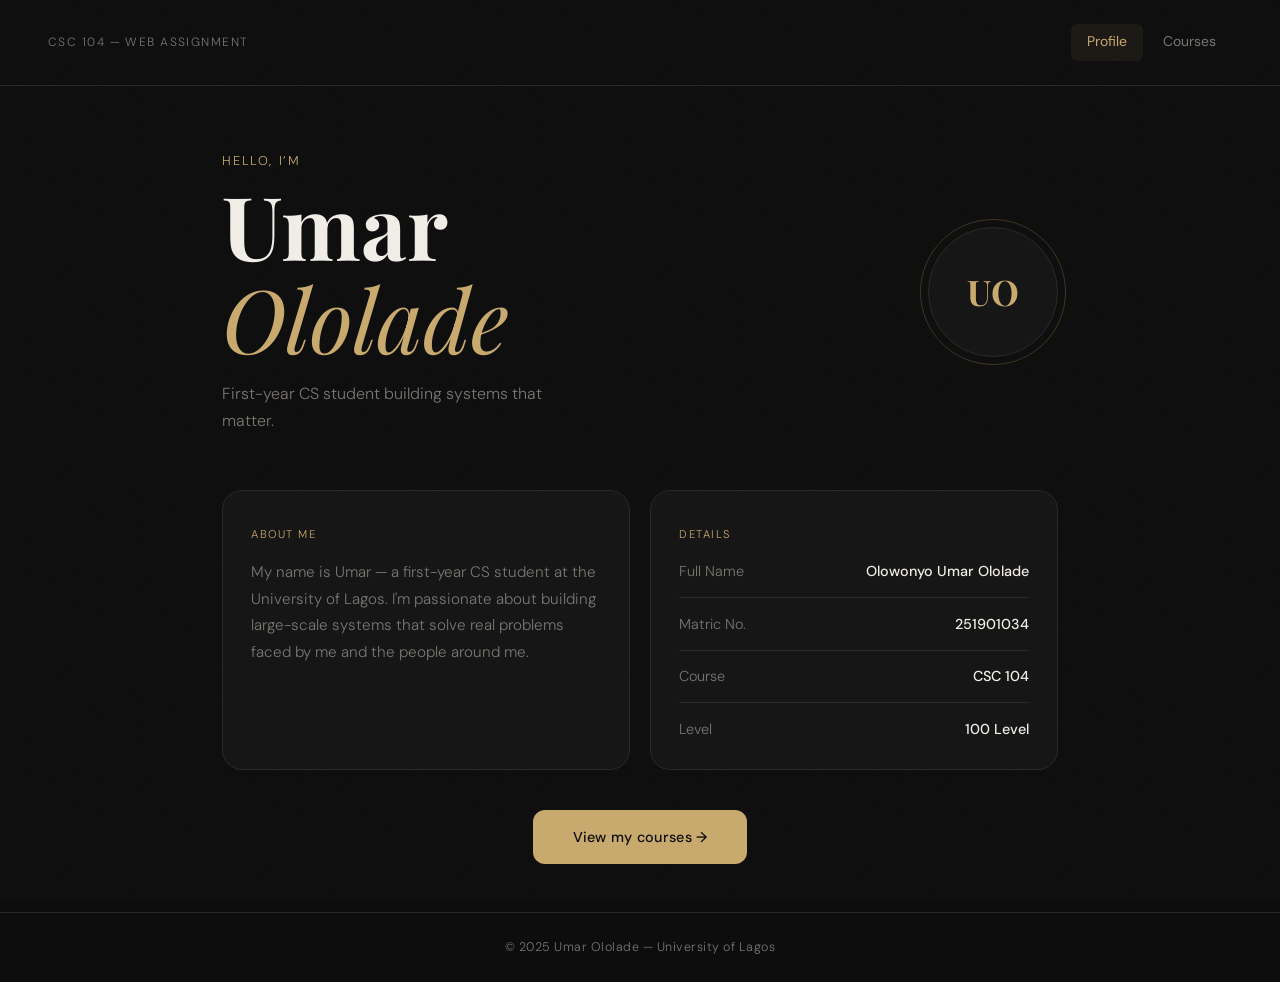
==== index.html @ 5df510dd "Created index.html" ====
<!DOCTYPE html>
<html lang="en">
<head>
    <meta charset="UTF-8">
    <meta name="viewport" content="width=device-width, initial-scale=1.0">
    <title>Umar Ololade</title>
    <link rel="preconnect" href="https://fonts.googleapis.com">
    <link rel="preconnect" href="https://fonts.gstatic.com" crossorigin>
    <link href="https://fonts.googleapis.com/css2?family=Playfair+Display:ital,wght@0,700;1,400&family=DM+Sans:wght@300;400;500&display=swap" rel="stylesheet">
    <link rel="stylesheet" href="style.css">
</head>
<body>

    <div class="noise"></div>

    <header>
        <span class="header-tag">CSC 104 &mdash; Web Assignment</span>
        <nav>
            <a href="index.html" class="nav-link active">Profile</a>
            <a href="page2.html" class="nav-link">Courses</a>
        </nav>
    </header>

    <main>
        <section class="hero">
            <div class="hero-text">
                <p class="greeting">Hello, I&rsquo;m</p>
                <h1>Umar<br><em>Ololade</em></h1>
                <p class="tagline">First-year CS student building systems that matter.</p>
            </div>
            <div class="avatar-wrap">
                <div class="avatar">UO</div>
                <div class="avatar-ring"></div>
            </div>
        </section>

        <section class="cards">
            <div class="card">
                <span class="card-label">About me</span>
                <p>My name is Umar — a first-year CS student at the University of Lagos. I'm passionate about building large-scale systems that solve real problems faced by me and the people around me.</p>
            </div>

            <div class="card details-card">
                <span class="card-label">Details</span>
                <ul class="details-list">
                    <li>
                        <span class="detail-key">Full Name</span>
                        <span class="detail-val">Olowonyo Umar Ololade</span>
                    </li>
                    <li>
                        <span class="detail-key">Matric No.</span>
                        <span class="detail-val">251901034</span>
                    </li>
                    <li>
                        <span class="detail-key">Course</span>
                        <span class="detail-val">CSC 104</span>
                    </li>
                    <li>
                        <span class="detail-key">Level</span>
                        <span class="detail-val">100 Level</span>
                    </li>
                </ul>
            </div>
        </section>

        <div class="cta-wrap">
            <a href="page2.html" class="cta-btn">View my courses &rarr;</a>
        </div>
    </main>

    <footer>
        <span>&copy; 2025 Umar Ololade &mdash; University of Lagos</span>
    </footer>

</body>
</html>
---- style.css ----
/* ── Reset ── */
*, *::before, *::after { box-sizing: border-box; margin: 0; padding: 0; }

/* ── Tokens ── */
:root {
    --bg:        #0d0d0d;
    --surface:   #161616;
    --border:    #2a2a2a;
    --text:      #f0ede6;
    --muted:     #7a7672;
    --accent:    #c8a96e;
    --accent-dim:#8a6f3f;
    --radius-sm: 6px;
    --radius-md: 12px;
    --radius-lg: 20px;
    --font-display: 'Playfair Display', Georgia, serif;
    --font-body:    'DM Sans', system-ui, sans-serif;
    --transition: 0.22s ease;
}

/* ── Base ── */
html { scroll-behavior: smooth; }

body {
    background-color: var(--bg);
    color: var(--text);
    font-family: var(--font-body);
    font-size: 16px;
    line-height: 1.7;
    font-weight: 300;
    min-height: 100vh;
    display: flex;
    flex-direction: column;
    position: relative;
}

/* Subtle noise texture overlay */
.noise {
    position: fixed;
    inset: 0;
    pointer-events: none;
    z-index: 0;
    opacity: 0.03;
    background-image: url("data:image/svg+xml,%3Csvg viewBox='0 0 256 256' xmlns='http://www.w3.org/2000/svg'%3E%3Cfilter id='n'%3E%3CfeTurbulence type='fractalNoise' baseFrequency='0.9' numOctaves='4' stitchTiles='stitch'/%3E%3C/filter%3E%3Crect width='100%25' height='100%25' filter='url(%23n)'/%3E%3C/svg%3E");
    background-size: 200px 200px;
}

/* ── Header ── */
header {
    position: relative;
    z-index: 10;
    display: flex;
    align-items: center;
    justify-content: space-between;
    padding: 1.5rem 3rem;
    border-bottom: 1px solid var(--border);
}

.header-tag {
    font-size: 0.75rem;
    letter-spacing: 0.12em;
    text-transform: uppercase;
    color: var(--muted);
}

nav {
    display: flex;
    gap: 0.25rem;
}

.nav-link {
    display: inline-block;
    padding: 0.4rem 1rem;
    border-radius: var(--radius-sm);
    font-size: 0.875rem;
    font-weight: 400;
    color: var(--muted);
    text-decoration: none;
    transition: color var(--transition), background var(--transition);
}

.nav-link:hover {
    color: var(--text);
    background: var(--surface);
}

.nav-link.active {
    color: var(--accent);
    background: rgba(200, 169, 110, 0.08);
}

/* ── Main ── */
main {
    position: relative;
    z-index: 1;
    flex: 1;
    max-width: 900px;
    width: 100%;
    margin: 0 auto;
    padding: 4rem 2rem 3rem;
}

/* ── Hero (page 1) ── */
.hero {
    display: flex;
    align-items: center;
    justify-content: space-between;
    gap: 2rem;
    margin-bottom: 3.5rem;
}

.greeting {
    font-size: 0.8rem;
    letter-spacing: 0.14em;
    text-transform: uppercase;
    color: var(--accent);
    margin-bottom: 0.5rem;
}

h1 {
    font-family: var(--font-display);
    font-size: clamp(3rem, 8vw, 5.5rem);
    font-weight: 700;
    line-height: 1.05;
    color: var(--text);
    margin-bottom: 1rem;
}

h1 em {
    font-style: italic;
    font-weight: 400;
    color: var(--accent);
}

.tagline {
    font-size: 1rem;
    color: var(--muted);
    max-width: 320px;
}

/* Avatar */
.avatar-wrap {
    position: relative;
    flex-shrink: 0;
}

.avatar {
    width: 130px;
    height: 130px;
    border-radius: 50%;
    background: var(--surface);
    border: 1px solid var(--border);
    display: flex;
    align-items: center;
    justify-content: center;
    font-family: var(--font-display);
    font-size: 2.2rem;
    font-weight: 700;
    color: var(--accent);
    position: relative;
    z-index: 1;
}

.avatar-ring {
    position: absolute;
    inset: -8px;
    border-radius: 50%;
    border: 1px solid var(--accent-dim);
    opacity: 0.4;
}

/* ── Cards ── */
.cards {
    display: grid;
    grid-template-columns: 1fr 1fr;
    gap: 1.25rem;
    margin-bottom: 2.5rem;
}

.card {
    background: var(--surface);
    border: 1px solid var(--border);
    border-radius: var(--radius-lg);
    padding: 1.75rem;
    transition: border-color var(--transition);
}

.card:hover { border-color: #3a3a3a; }

.card-label {
    display: inline-block;
    font-size: 0.7rem;
    letter-spacing: 0.14em;
    text-transform: uppercase;
    color: var(--accent);
    margin-bottom: 0.9rem;
}

.card p {
    color: var(--muted);
    font-size: 0.95rem;
    line-height: 1.75;
}

/* Details list */
.details-list {
    list-style: none;
    display: flex;
    flex-direction: column;
    gap: 0.85rem;
}

.details-list li {
    display: flex;
    justify-content: space-between;
    align-items: baseline;
    font-size: 0.9rem;
    padding-bottom: 0.85rem;
    border-bottom: 1px solid var(--border);
}

.details-list li:last-child {
    border-bottom: none;
    padding-bottom: 0;
}

.detail-key { color: var(--muted); }
.detail-val { font-weight: 500; color: var(--text); }

/* CTA */
.cta-wrap { text-align: center; }

.cta-btn {
    display: inline-block;
    padding: 0.9rem 2.5rem;
    background: var(--accent);
    color: #0d0d0d;
    border-radius: var(--radius-md);
    font-family: var(--font-body);
    font-size: 0.9rem;
    font-weight: 500;
    text-decoration: none;
    letter-spacing: 0.02em;
    transition: opacity var(--transition), transform var(--transition);
}

.cta-btn:hover {
    opacity: 0.88;
    transform: translateY(-1px);
}

/* ── Page 2 ── */
.page-title { margin-bottom: 3rem; }

.courses-grid {
    display: grid;
    grid-template-columns: repeat(auto-fill, minmax(260px, 1fr));
    gap: 1.25rem;
}

.course-card {
    background: var(--surface);
    border: 1px solid var(--border);
    border-radius: var(--radius-lg);
    padding: 1.75rem;
    display: flex;
    flex-direction: column;
    gap: 0.6rem;
    transition: border-color var(--transition), transform var(--transition);
}

.course-card:hover {
    border-color: var(--accent-dim);
    transform: translateY(-2px);
}

.course-code {
    font-size: 0.72rem;
    font-weight: 500;
    letter-spacing: 0.14em;
    text-transform: uppercase;
    color: var(--accent);
}

.course-card h3 {
    font-family: var(--font-display);
    font-size: 1.05rem;
    font-weight: 700;
    color: var(--text);
    line-height: 1.3;
}

.course-card p {
    font-size: 0.875rem;
    color: var(--muted);
    line-height: 1.65;
    flex: 1;
}

.course-tag {
    align-self: flex-start;
    font-size: 0.7rem;
    letter-spacing: 0.1em;
    text-transform: uppercase;
    padding: 0.25rem 0.7rem;
    border-radius: 100px;
    border: 1px solid var(--border);
    color: var(--muted);
    margin-top: 0.5rem;
}

/* ── Footer ── */
footer {
    position: relative;
    z-index: 1;
    text-align: center;
    padding: 1.5rem;
    border-top: 1px solid var(--border);
    font-size: 0.78rem;
    color: var(--muted);
    letter-spacing: 0.04em;
}

/* ── Responsive ── */
@media (max-width: 650px) {
    header { padding: 1.25rem 1.5rem; }
    main { padding: 2.5rem 1.5rem 2rem; }

    .hero { flex-direction: column-reverse; align-items: flex-start; }
    .avatar { width: 90px; height: 90px; font-size: 1.6rem; }
    .avatar-ring { inset: -6px; }

    .cards { grid-template-columns: 1fr; }
}
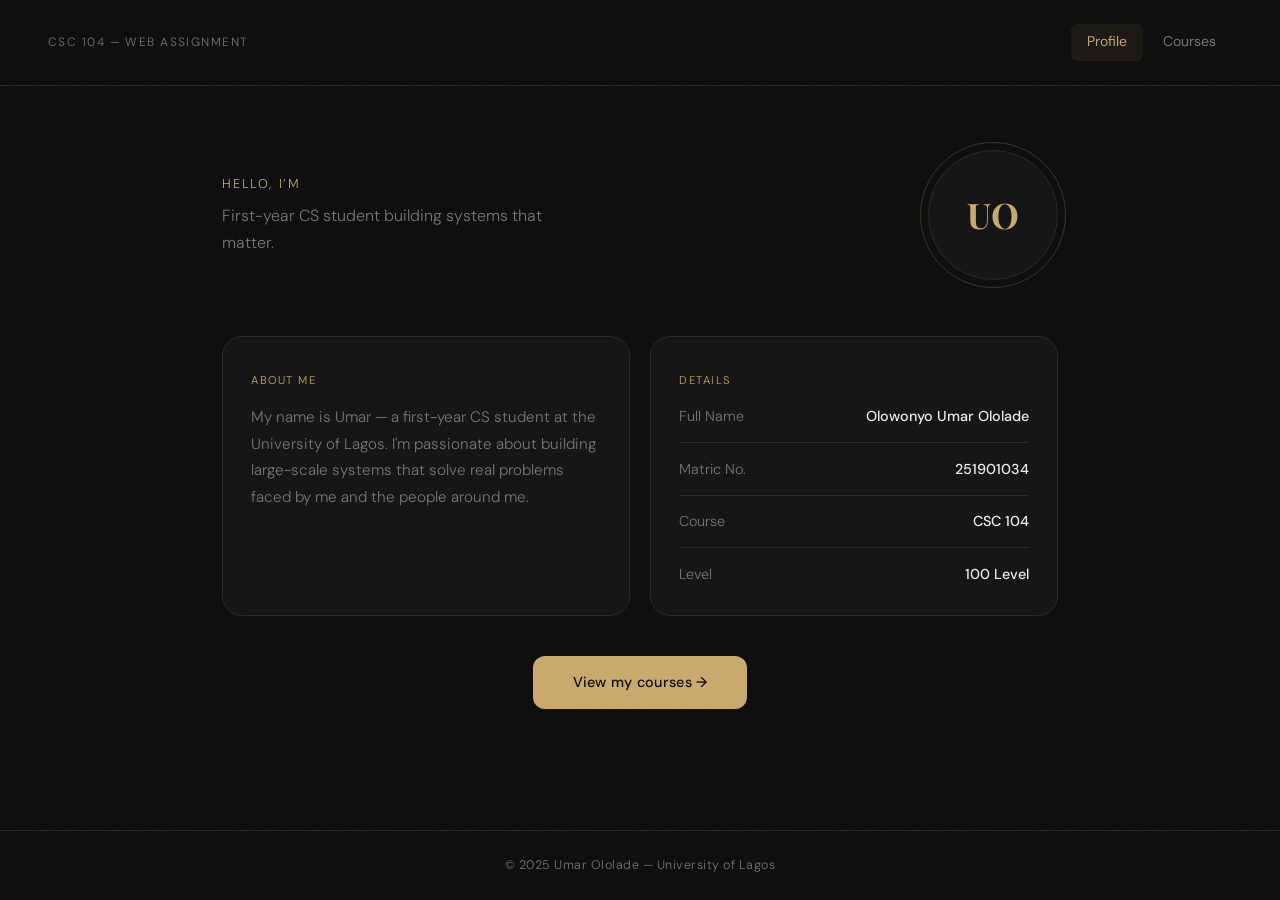
==== commit fab052f4: "Removed second name" ====
--- a/index.html
+++ b/index.html
@@ -25,7 +25,6 @@
         <section class="hero">
             <div class="hero-text">
                 <p class="greeting">Hello, I&rsquo;m</p>
-                <h1>Umar<br><em>Ololade</em></h1>
                 <p class="tagline">First-year CS student building systems that matter.</p>
             </div>
             <div class="avatar-wrap">
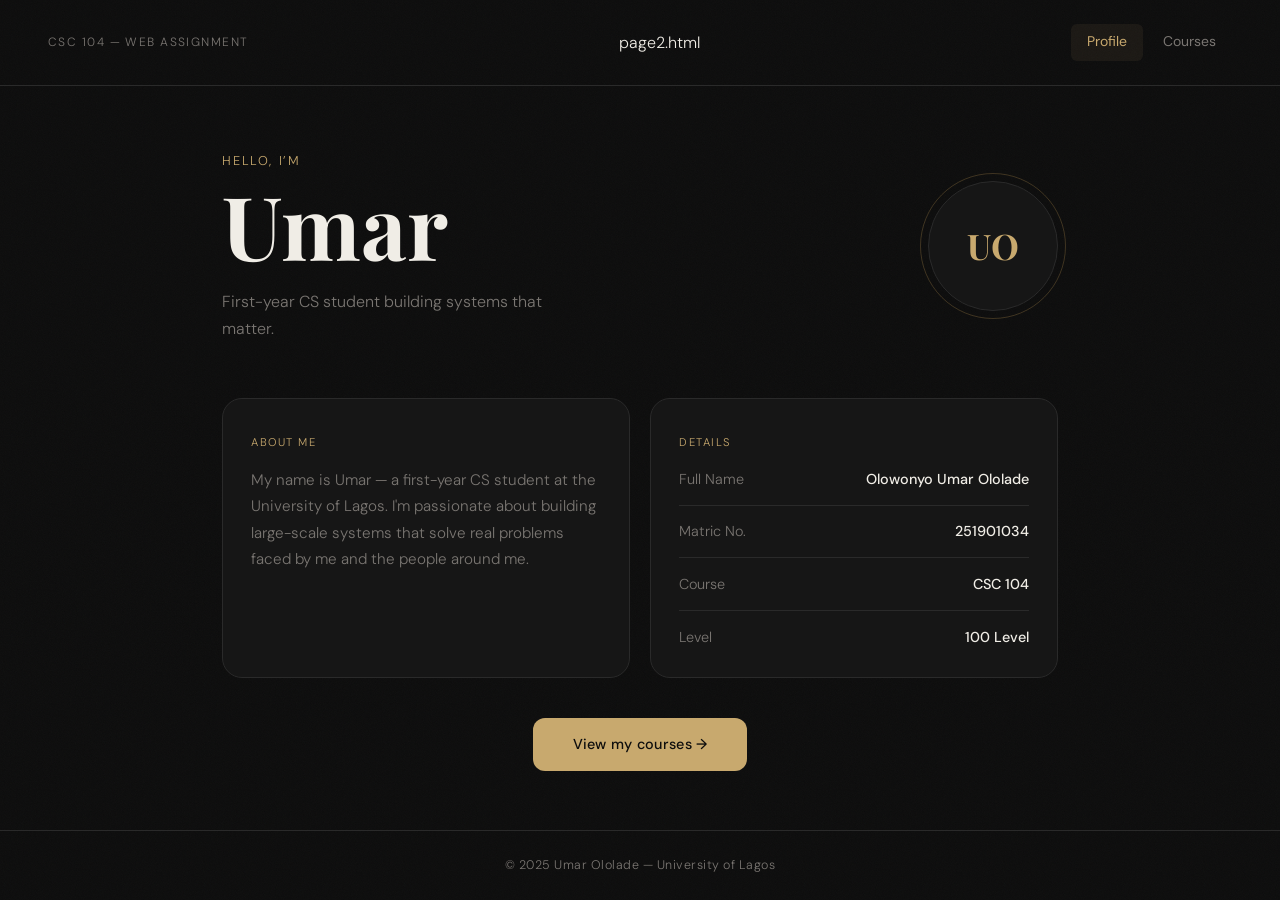
==== commit d20da531: "Added first name" ====
--- a/index.html
+++ b/index.html
@@ -14,7 +14,7 @@
     <div class="noise"></div>
 
     <header>
-        <span class="header-tag">CSC 104 &mdash; Web Assignment</span>
+        <span class="header-tag">CSC 104 &mdash; Web Assignment</span> page2.html
         <nav>
             <a href="index.html" class="nav-link active">Profile</a>
             <a href="page2.html" class="nav-link">Courses</a>
@@ -25,6 +25,7 @@
         <section class="hero">
             <div class="hero-text">
                 <p class="greeting">Hello, I&rsquo;m</p>
+                <h1>Umar</h1>
                 <p class="tagline">First-year CS student building systems that matter.</p>
             </div>
             <div class="avatar-wrap">
